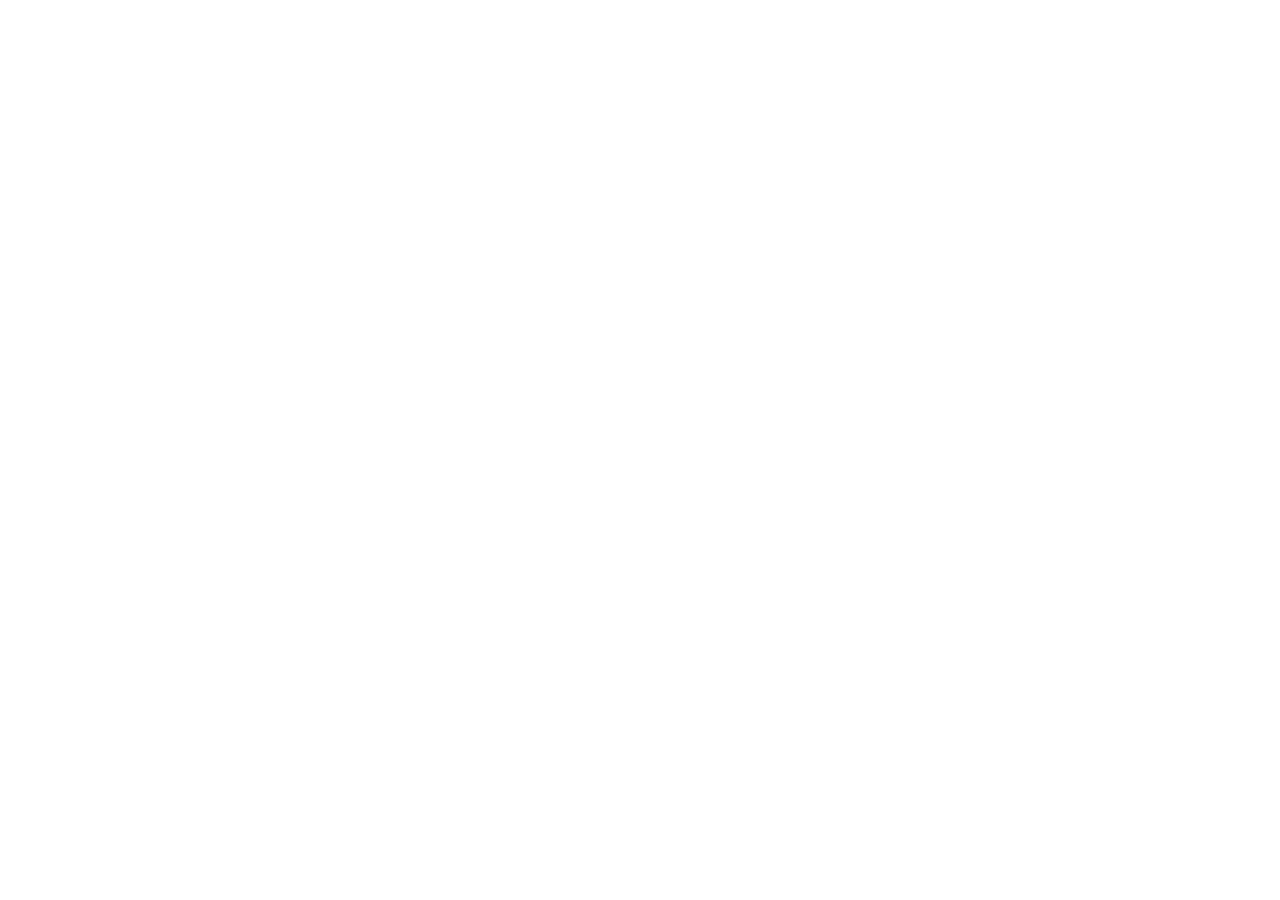
==== index.html @ 30b0865b "Add files via upload" ====
<!doctype html>
<html lang="en">
<head>
  <meta charset="utf-8" />
  <meta name="viewport" content="width=device-width, initial-scale=1" />
  <meta name="robots" content="noindex,nofollow" />
  <meta http-equiv="refresh" content="0; url=https://muhammad-almuzahid.web.app/" />
  <link rel="canonical" href="https://muhammad-almuzahid.web.app/" />
  <title>Redirecting to Muhammad Al-Muzahid</title>
  <script>
    (() => {
      const destination = new URL('https://muhammad-almuzahid.web.app/');
      const path = window.location.pathname.replace(/^\/+/, '');
      if (path) destination.pathname = `/${path}`;
      destination.search = window.location.search;
      destination.hash = window.location.hash;
      window.location.replace(destination.toString());
    })();
  </script>
</head>
<body>
  <p>Redirecting to <a href="https://muhammad-almuzahid.web.app/">Muhammad Al-Muzahid Portfolio</a>…</p>
</body>
</html>
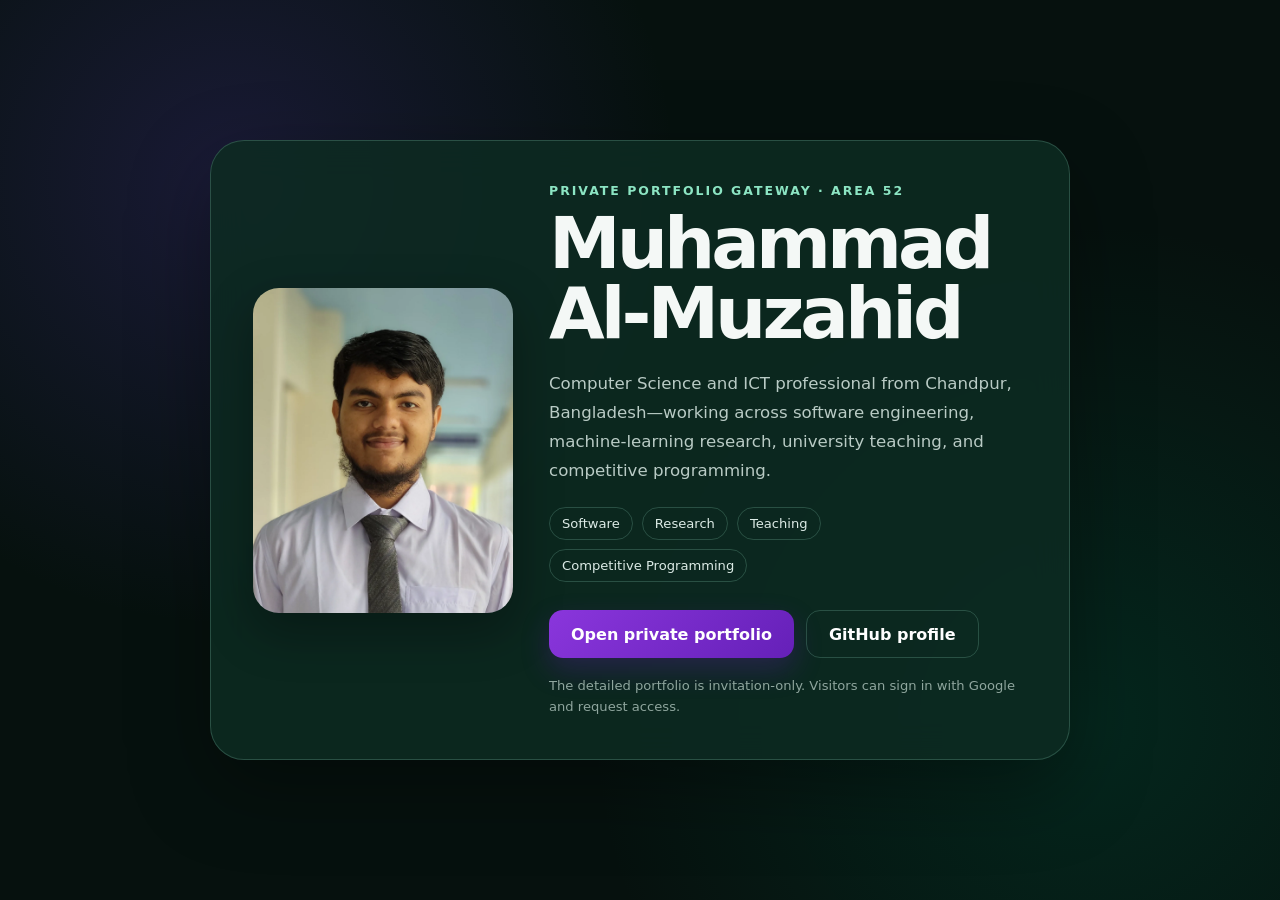
==== commit 5a8939dd: "Add files via upload" ====
--- a/index.html
+++ b/index.html
@@ -3,22 +3,166 @@
 <head>
   <meta charset="utf-8" />
   <meta name="viewport" content="width=device-width, initial-scale=1" />
-  <meta name="robots" content="noindex,nofollow" />
-  <meta http-equiv="refresh" content="0; url=https://muhammad-almuzahid.web.app/" />
-  <link rel="canonical" href="https://muhammad-almuzahid.web.app/" />
-  <title>Redirecting to Muhammad Al-Muzahid</title>
-  <script>
-    (() => {
-      const destination = new URL('https://muhammad-almuzahid.web.app/');
-      const path = window.location.pathname.replace(/^\/+/, '');
-      if (path) destination.pathname = `/${path}`;
-      destination.search = window.location.search;
-      destination.hash = window.location.hash;
-      window.location.replace(destination.toString());
-    })();
-  </script>
+  <title>Muhammad Al-Muzahid — Professional Portfolio</title>
+  <meta name="description" content="Professional portfolio gateway for Muhammad Al-Muzahid — computer science, ICT, software engineering, research, teaching, and competitive programming." />
+  <meta name="author" content="Muhammad Al-Muzahid" />
+  <meta name="theme-color" content="#0b241d" />
+  <meta name="robots" content="index,follow,max-image-preview:large" />
+  <link rel="canonical" href="https://almuzahidseyam.github.io/" />
+  <link rel="icon" type="image/png" href="https://almuzahidseyam.github.io/assets/favicon.png" />
+
+  <meta property="og:title" content="Muhammad Al-Muzahid — Professional Portfolio" />
+  <meta property="og:description" content="Computer science, ICT, software engineering, research, teaching, and competitive programming portfolio." />
+  <meta property="og:type" content="website" />
+  <meta property="og:url" content="https://almuzahidseyam.github.io/" />
+  <meta property="og:image" content="https://almuzahidseyam.github.io/assets/linkedin-preview.jpg" />
+  <meta property="og:image:secure_url" content="https://almuzahidseyam.github.io/assets/linkedin-preview.jpg" />
+  <meta property="og:image:type" content="image/jpeg" />
+  <meta property="og:image:width" content="1200" />
+  <meta property="og:image:height" content="627" />
+  <meta property="og:image:alt" content="Muhammad Al-Muzahid professional portfolio preview" />
+  <meta property="og:site_name" content="Muhammad Al-Muzahid" />
+  <meta property="og:locale" content="en_US" />
+
+  <meta name="twitter:card" content="summary_large_image" />
+  <meta name="twitter:title" content="Muhammad Al-Muzahid — Professional Portfolio" />
+  <meta name="twitter:description" content="Computer science, ICT, software engineering, research, teaching, and competitive programming portfolio." />
+  <meta name="twitter:image" content="https://almuzahidseyam.github.io/assets/linkedin-preview.jpg" />
+
+  <style>
+    :root {
+      color-scheme: dark;
+      --bg: #06110e;
+      --surface: rgba(13, 43, 34, 0.88);
+      --border: rgba(145, 224, 195, 0.22);
+      --text: #f4f8f6;
+      --muted: #b9cbc5;
+      --accent: #7d31d1;
+      --accent2: #8ce5c3;
+    }
+    * { box-sizing: border-box; }
+    html { min-height: 100%; background: var(--bg); }
+    body {
+      min-height: 100vh;
+      margin: 0;
+      display: grid;
+      place-items: center;
+      padding: 28px;
+      font-family: Inter, ui-sans-serif, system-ui, -apple-system, BlinkMacSystemFont, "Segoe UI", sans-serif;
+      color: var(--text);
+      background:
+        radial-gradient(circle at 18% 20%, rgba(83, 54, 170, .26), transparent 35%),
+        radial-gradient(circle at 85% 80%, rgba(0, 117, 84, .22), transparent 38%),
+        var(--bg);
+    }
+    main {
+      width: min(860px, 100%);
+      display: grid;
+      grid-template-columns: 260px minmax(0, 1fr);
+      gap: 36px;
+      align-items: center;
+      padding: 42px;
+      border: 1px solid var(--border);
+      border-radius: 34px;
+      background: var(--surface);
+      box-shadow: 0 28px 80px rgba(0, 0, 0, .34);
+      backdrop-filter: blur(18px);
+    }
+    .portrait {
+      width: 100%;
+      aspect-ratio: 4 / 5;
+      object-fit: cover;
+      border-radius: 26px;
+      box-shadow: 0 18px 50px rgba(0,0,0,.32);
+    }
+    .eyebrow {
+      margin: 0 0 10px;
+      color: var(--accent2);
+      font-size: .78rem;
+      font-weight: 800;
+      letter-spacing: .16em;
+      text-transform: uppercase;
+    }
+    h1 {
+      margin: 0;
+      font-size: clamp(2.25rem, 7vw, 4.5rem);
+      line-height: .98;
+      letter-spacing: -.055em;
+    }
+    .intro {
+      margin: 20px 0 0;
+      color: var(--muted);
+      font-size: 1.04rem;
+      line-height: 1.75;
+    }
+    .tags {
+      display: flex;
+      flex-wrap: wrap;
+      gap: 9px;
+      margin: 22px 0 0;
+    }
+    .tags span {
+      padding: 8px 12px;
+      border: 1px solid var(--border);
+      border-radius: 999px;
+      color: #dcebe6;
+      font-size: .82rem;
+    }
+    .actions {
+      display: flex;
+      flex-wrap: wrap;
+      gap: 12px;
+      margin-top: 28px;
+    }
+    a.button {
+      display: inline-flex;
+      align-items: center;
+      justify-content: center;
+      min-height: 48px;
+      padding: 0 22px;
+      border-radius: 14px;
+      color: white;
+      font-weight: 800;
+      text-decoration: none;
+      background: linear-gradient(135deg, #8a36dc, #6520b8);
+      box-shadow: 0 12px 28px rgba(93, 30, 163, .32);
+    }
+    a.secondary {
+      background: transparent;
+      border: 1px solid var(--border);
+      box-shadow: none;
+    }
+    .note {
+      margin: 18px 0 0;
+      color: #8fa69e;
+      font-size: .82rem;
+      line-height: 1.55;
+    }
+    @media (max-width: 720px) {
+      body { padding: 18px; }
+      main { grid-template-columns: 1fr; padding: 24px; border-radius: 26px; }
+      .portrait { max-width: 240px; justify-self: center; }
+      .content { text-align: center; }
+      .tags, .actions { justify-content: center; }
+    }
+  </style>
 </head>
 <body>
-  <p>Redirecting to <a href="https://muhammad-almuzahid.web.app/">Muhammad Al-Muzahid Portfolio</a>…</p>
+  <main>
+    <img class="portrait" src="assets/profile.webp" alt="Muhammad Al-Muzahid" width="260" height="325" />
+    <section class="content">
+      <p class="eyebrow">Private Portfolio Gateway · Area 52</p>
+      <h1>Muhammad<br />Al-Muzahid</h1>
+      <p class="intro">Computer Science and ICT professional from Chandpur, Bangladesh—working across software engineering, machine-learning research, university teaching, and competitive programming.</p>
+      <div class="tags" aria-label="Areas of work">
+        <span>Software</span><span>Research</span><span>Teaching</span><span>Competitive Programming</span>
+      </div>
+      <div class="actions">
+        <a class="button" href="https://muhammad-almuzahid.web.app/" rel="me">Open private portfolio</a>
+        <a class="button secondary" href="https://github.com/almuzahidseyam" rel="me">GitHub profile</a>
+      </div>
+      <p class="note">The detailed portfolio is invitation-only. Visitors can sign in with Google and request access.</p>
+    </section>
+  </main>
 </body>
 </html>
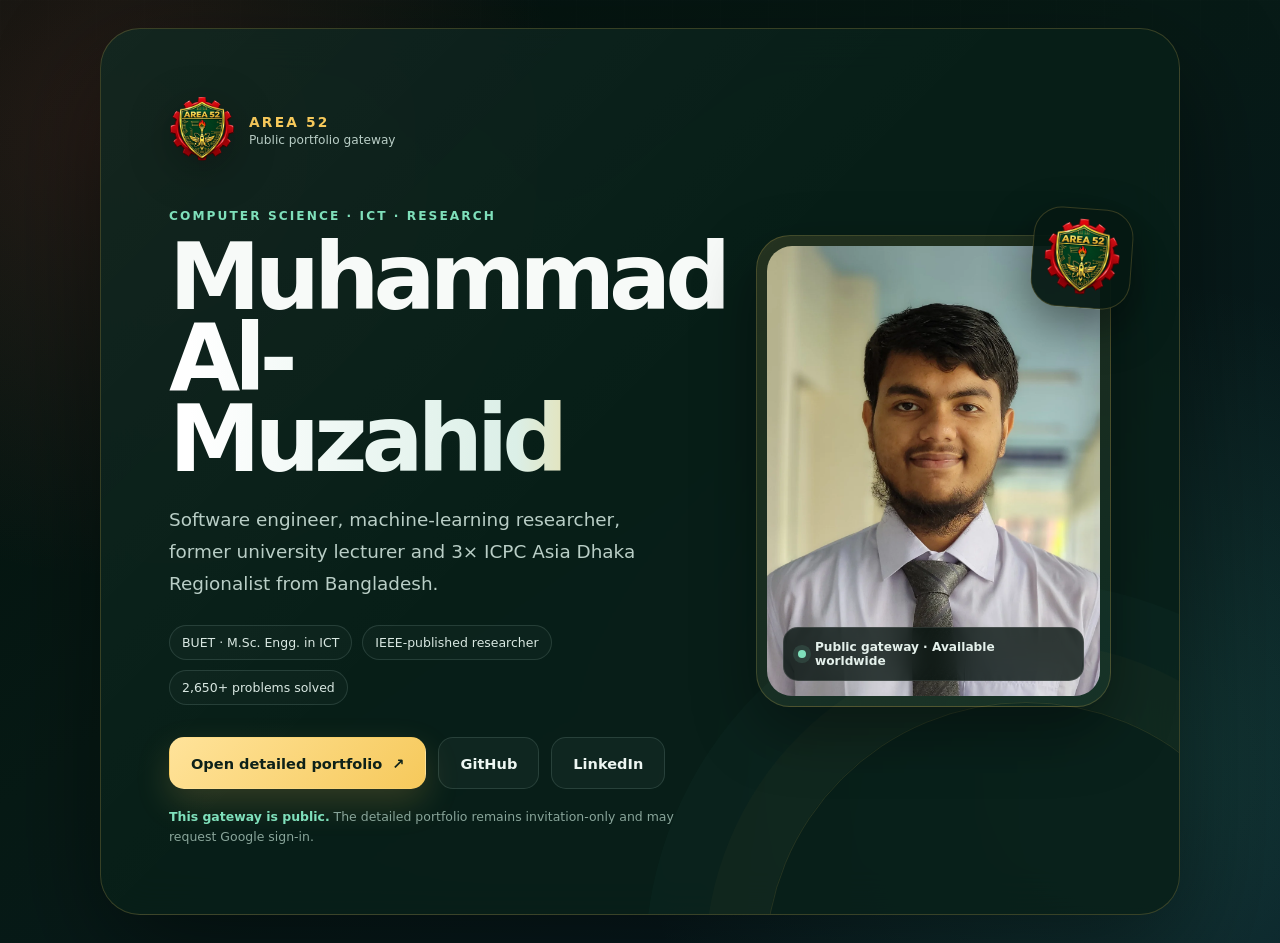
==== commit 2a93b0f5: "Update" ====
--- a/index.html
+++ b/index.html
@@ -3,166 +3,376 @@
 <head>
   <meta charset="utf-8" />
   <meta name="viewport" content="width=device-width, initial-scale=1" />
-  <title>Muhammad Al-Muzahid — Professional Portfolio</title>
-  <meta name="description" content="Professional portfolio gateway for Muhammad Al-Muzahid — computer science, ICT, software engineering, research, teaching, and competitive programming." />
+  <title>Muhammad Al-Muzahid — Computer Science, ICT & Research</title>
+  <meta name="description" content="Public portfolio gateway for Muhammad Al-Muzahid — computer science and ICT professional, software engineer, researcher, former lecturer and competitive programmer from Bangladesh." />
   <meta name="author" content="Muhammad Al-Muzahid" />
-  <meta name="theme-color" content="#0b241d" />
+  <meta name="theme-color" content="#071a15" />
+  <meta name="color-scheme" content="dark" />
   <meta name="robots" content="index,follow,max-image-preview:large" />
   <link rel="canonical" href="https://almuzahidseyam.github.io/" />
-  <link rel="icon" type="image/png" href="https://almuzahidseyam.github.io/assets/favicon.png" />
-
-  <meta property="og:title" content="Muhammad Al-Muzahid — Professional Portfolio" />
-  <meta property="og:description" content="Computer science, ICT, software engineering, research, teaching, and competitive programming portfolio." />
-  <meta property="og:type" content="website" />
+
+  <link rel="icon" href="/favicon.ico" sizes="any" />
+  <link rel="icon" type="image/png" sizes="32x32" href="/assets/favicon.png" />
+  <link rel="icon" type="image/png" sizes="192x192" href="/assets/area52-icon.png" />
+  <link rel="apple-touch-icon" href="/assets/area52-icon.png" />
+  <link rel="manifest" href="/site.webmanifest" />
+
+  <meta property="og:title" content="Muhammad Al-Muzahid — Public Portfolio Gateway" />
+  <meta property="og:description" content="Computer Science · ICT · Software · Research · Teaching · Competitive Programming" />
+  <meta property="og:type" content="profile" />
   <meta property="og:url" content="https://almuzahidseyam.github.io/" />
-  <meta property="og:image" content="https://almuzahidseyam.github.io/assets/linkedin-preview.jpg" />
-  <meta property="og:image:secure_url" content="https://almuzahidseyam.github.io/assets/linkedin-preview.jpg" />
+  <meta property="og:image" content="https://almuzahidseyam.github.io/assets/area52-social-preview.jpg" />
+  <meta property="og:image:secure_url" content="https://almuzahidseyam.github.io/assets/area52-social-preview.jpg" />
   <meta property="og:image:type" content="image/jpeg" />
   <meta property="og:image:width" content="1200" />
-  <meta property="og:image:height" content="627" />
-  <meta property="og:image:alt" content="Muhammad Al-Muzahid professional portfolio preview" />
+  <meta property="og:image:height" content="630" />
+  <meta property="og:image:alt" content="Muhammad Al-Muzahid public portfolio gateway with the Area 52 emblem" />
   <meta property="og:site_name" content="Muhammad Al-Muzahid" />
   <meta property="og:locale" content="en_US" />
 
   <meta name="twitter:card" content="summary_large_image" />
-  <meta name="twitter:title" content="Muhammad Al-Muzahid — Professional Portfolio" />
-  <meta name="twitter:description" content="Computer science, ICT, software engineering, research, teaching, and competitive programming portfolio." />
-  <meta name="twitter:image" content="https://almuzahidseyam.github.io/assets/linkedin-preview.jpg" />
+  <meta name="twitter:title" content="Muhammad Al-Muzahid — Public Portfolio Gateway" />
+  <meta name="twitter:description" content="Computer Science · ICT · Software · Research · Teaching · Competitive Programming" />
+  <meta name="twitter:image" content="https://almuzahidseyam.github.io/assets/area52-social-preview.jpg" />
+
+  <script type="application/ld+json">
+  {
+    "@context": "https://schema.org",
+    "@type": "Person",
+    "name": "Muhammad Al-Muzahid",
+    "url": "https://almuzahidseyam.github.io/",
+    "image": "https://almuzahidseyam.github.io/assets/profile.webp",
+    "jobTitle": "Computer Science and ICT Professional",
+    "affiliation": {
+      "@type": "CollegeOrUniversity",
+      "name": "Bangladesh University of Engineering and Technology"
+    },
+    "alumniOf": {
+      "@type": "CollegeOrUniversity",
+      "name": "Patuakhali Science and Technology University"
+    },
+    "sameAs": [
+      "https://github.com/almuzahidseyam",
+      "https://www.linkedin.com/in/almuzahid/",
+      "https://muhammad-almuzahid.web.app/"
+    ]
+  }
+  </script>
 
   <style>
     :root {
       color-scheme: dark;
-      --bg: #06110e;
-      --surface: rgba(13, 43, 34, 0.88);
-      --border: rgba(145, 224, 195, 0.22);
-      --text: #f4f8f6;
-      --muted: #b9cbc5;
-      --accent: #7d31d1;
-      --accent2: #8ce5c3;
-    }
+      --bg: #04110d;
+      --surface: rgba(9, 31, 24, .88);
+      --line: rgba(246, 201, 91, .20);
+      --line-soft: rgba(193, 230, 215, .14);
+      --text: #f7faf8;
+      --muted: #b9cec6;
+      --gold: #f6c95b;
+      --mint: #7fe0bb;
+      --red: #ef554a;
+      --shadow: 0 36px 110px rgba(0, 0, 0, .46);
+    }
+
     * { box-sizing: border-box; }
-    html { min-height: 100%; background: var(--bg); }
+    html { min-height: 100%; background: var(--bg); scroll-behavior: smooth; }
     body {
       min-height: 100vh;
       margin: 0;
+      padding: 28px;
       display: grid;
       place-items: center;
-      padding: 28px;
+      overflow-x: hidden;
+      color: var(--text);
       font-family: Inter, ui-sans-serif, system-ui, -apple-system, BlinkMacSystemFont, "Segoe UI", sans-serif;
-      color: var(--text);
       background:
-        radial-gradient(circle at 18% 20%, rgba(83, 54, 170, .26), transparent 35%),
-        radial-gradient(circle at 85% 80%, rgba(0, 117, 84, .22), transparent 38%),
-        var(--bg);
-    }
-    main {
-      width: min(860px, 100%);
+        radial-gradient(circle at 9% 14%, rgba(239, 85, 74, .15), transparent 28rem),
+        radial-gradient(circle at 88% 82%, rgba(74, 210, 157, .16), transparent 31rem),
+        linear-gradient(145deg, #03100c 0%, #071a15 44%, #091b25 100%);
+    }
+
+    body::before {
+      content: "";
+      position: fixed;
+      inset: 0;
+      pointer-events: none;
+      opacity: .24;
+      background-image:
+        linear-gradient(rgba(255,255,255,.035) 1px, transparent 1px),
+        linear-gradient(90deg, rgba(255,255,255,.035) 1px, transparent 1px);
+      background-size: 48px 48px;
+      mask-image: linear-gradient(to bottom, black, transparent 78%);
+    }
+
+    a { color: inherit; }
+    .skip-link {
+      position: fixed;
+      top: 12px;
+      left: 12px;
+      z-index: 10;
+      padding: 10px 14px;
+      border-radius: 10px;
+      color: #071a15;
+      background: var(--gold);
+      font-weight: 800;
+      transform: translateY(-160%);
+      transition: transform .2s ease;
+    }
+    .skip-link:focus { transform: translateY(0); }
+
+    .gateway {
+      position: relative;
+      z-index: 1;
+      width: min(1080px, 100%);
       display: grid;
-      grid-template-columns: 260px minmax(0, 1fr);
-      gap: 36px;
+      grid-template-columns: minmax(0, 1.18fr) minmax(300px, .82fr);
+      gap: clamp(32px, 6vw, 76px);
       align-items: center;
-      padding: 42px;
-      border: 1px solid var(--border);
+      padding: clamp(30px, 5.5vw, 68px);
+      border: 1px solid var(--line);
+      border-radius: 40px;
+      background:
+        linear-gradient(135deg, rgba(255,255,255,.035), transparent 48%),
+        var(--surface);
+      box-shadow: var(--shadow);
+      backdrop-filter: blur(22px);
+      overflow: hidden;
+    }
+
+    .gateway::after {
+      content: "";
+      position: absolute;
+      right: -10%;
+      bottom: -35%;
+      width: 520px;
+      aspect-ratio: 1;
+      border: 1px solid rgba(246, 201, 91, .12);
+      border-radius: 50%;
+      box-shadow: 0 0 0 60px rgba(246,201,91,.025), 0 0 0 120px rgba(127,224,187,.02);
+      pointer-events: none;
+    }
+
+    .copy, .visual { position: relative; z-index: 1; }
+    .brand {
+      display: inline-flex;
+      align-items: center;
+      gap: 14px;
+      margin-bottom: clamp(28px, 5vw, 46px);
+      text-decoration: none;
+    }
+    .brand img {
+      width: 66px;
+      height: 66px;
+      object-fit: contain;
+      filter: drop-shadow(0 10px 22px rgba(0,0,0,.32));
+    }
+    .brand span { display: grid; gap: 3px; }
+    .brand strong { color: var(--gold); font-size: .86rem; letter-spacing: .16em; }
+    .brand small { color: var(--muted); font-size: .76rem; }
+
+    .eyebrow {
+      margin: 0 0 14px;
+      color: var(--mint);
+      font-size: .76rem;
+      font-weight: 850;
+      letter-spacing: .17em;
+      text-transform: uppercase;
+    }
+
+    h1 {
+      max-width: 660px;
+      margin: 0;
+      font-size: clamp(3.1rem, 7.2vw, 6.25rem);
+      line-height: .88;
+      letter-spacing: -.067em;
+      text-wrap: balance;
+    }
+    h1 span {
+      display: block;
+      color: transparent;
+      background: linear-gradient(90deg, #fff 4%, #dbefe7 68%, var(--gold));
+      -webkit-background-clip: text;
+      background-clip: text;
+    }
+
+    .lede {
+      max-width: 640px;
+      margin: 24px 0 0;
+      color: var(--muted);
+      font-size: clamp(1rem, 1.5vw, 1.15rem);
+      line-height: 1.72;
+    }
+
+    .proof {
+      display: flex;
+      flex-wrap: wrap;
+      gap: 10px;
+      margin: 26px 0 0;
+      padding: 0;
+      list-style: none;
+    }
+    .proof li {
+      padding: 9px 12px;
+      border: 1px solid var(--line-soft);
+      border-radius: 999px;
+      color: #d9e8e2;
+      background: rgba(255,255,255,.025);
+      font-size: .78rem;
+      white-space: nowrap;
+    }
+
+    .actions { display: flex; flex-wrap: wrap; gap: 12px; margin-top: 32px; }
+    .button {
+      min-height: 52px;
+      display: inline-flex;
+      align-items: center;
+      justify-content: center;
+      gap: 10px;
+      padding: 0 21px;
+      border: 1px solid transparent;
+      border-radius: 15px;
+      font-size: .91rem;
+      font-weight: 850;
+      text-decoration: none;
+      transition: transform .2s ease, border-color .2s ease, background .2s ease;
+    }
+    .button:hover { transform: translateY(-2px); }
+    .button:focus-visible { outline: 3px solid rgba(246,201,91,.42); outline-offset: 3px; }
+    .primary {
+      color: #0d2119;
+      background: linear-gradient(135deg, #ffe39a, var(--gold));
+      box-shadow: 0 14px 34px rgba(246, 201, 91, .18);
+    }
+    .secondary { border-color: var(--line-soft); color: #edf6f2; background: rgba(255,255,255,.035); }
+
+    .public-note { margin: 18px 0 0; color: #89a59a; font-size: .78rem; line-height: 1.55; }
+    .public-note strong { color: var(--mint); font-weight: 750; }
+
+    .visual { width: min(370px, 100%); justify-self: end; }
+    .portrait-frame {
+      position: relative;
+      padding: 10px;
+      border: 1px solid var(--line);
       border-radius: 34px;
-      background: var(--surface);
-      box-shadow: 0 28px 80px rgba(0, 0, 0, .34);
-      backdrop-filter: blur(18px);
+      background: linear-gradient(145deg, rgba(246,201,91,.12), rgba(127,224,187,.05));
+      box-shadow: 0 24px 62px rgba(0,0,0,.38);
     }
     .portrait {
+      display: block;
       width: 100%;
       aspect-ratio: 4 / 5;
       object-fit: cover;
-      border-radius: 26px;
-      box-shadow: 0 18px 50px rgba(0,0,0,.32);
-    }
-    .eyebrow {
-      margin: 0 0 10px;
-      color: var(--accent2);
-      font-size: .78rem;
-      font-weight: 800;
-      letter-spacing: .16em;
-      text-transform: uppercase;
-    }
-    h1 {
-      margin: 0;
-      font-size: clamp(2.25rem, 7vw, 4.5rem);
-      line-height: .98;
-      letter-spacing: -.055em;
-    }
-    .intro {
-      margin: 20px 0 0;
-      color: var(--muted);
-      font-size: 1.04rem;
-      line-height: 1.75;
-    }
-    .tags {
+      object-position: center 38%;
+      border-radius: 25px;
+    }
+    .logo-seal {
+      position: absolute;
+      top: -28px;
+      right: -22px;
+      width: 100px;
+      height: 100px;
+      display: grid;
+      place-items: center;
+      border: 1px solid var(--line);
+      border-radius: 28px;
+      background: rgba(6, 25, 19, .94);
+      box-shadow: 0 18px 46px rgba(0,0,0,.4);
+      transform: rotate(4deg);
+    }
+    .logo-seal img { width: 78px; height: 78px; object-fit: contain; }
+    .status {
+      position: absolute;
+      left: 26px;
+      right: 26px;
+      bottom: 25px;
       display: flex;
-      flex-wrap: wrap;
+      align-items: center;
       gap: 9px;
-      margin: 22px 0 0;
-    }
-    .tags span {
-      padding: 8px 12px;
-      border: 1px solid var(--border);
-      border-radius: 999px;
-      color: #dcebe6;
-      font-size: .82rem;
-    }
-    .actions {
-      display: flex;
-      flex-wrap: wrap;
-      gap: 12px;
-      margin-top: 28px;
-    }
-    a.button {
-      display: inline-flex;
-      align-items: center;
-      justify-content: center;
-      min-height: 48px;
-      padding: 0 22px;
-      border-radius: 14px;
-      color: white;
-      font-weight: 800;
-      text-decoration: none;
-      background: linear-gradient(135deg, #8a36dc, #6520b8);
-      box-shadow: 0 12px 28px rgba(93, 30, 163, .32);
-    }
-    a.secondary {
-      background: transparent;
-      border: 1px solid var(--border);
-      box-shadow: none;
-    }
-    .note {
-      margin: 18px 0 0;
-      color: #8fa69e;
-      font-size: .82rem;
-      line-height: 1.55;
-    }
-    @media (max-width: 720px) {
+      padding: 12px 14px;
+      border: 1px solid rgba(255,255,255,.11);
+      border-radius: 15px;
+      color: #e4f0eb;
+      background: rgba(4, 17, 13, .78);
+      backdrop-filter: blur(14px);
+      font-size: .76rem;
+      font-weight: 700;
+    }
+    .status::before {
+      content: "";
+      width: 8px;
+      height: 8px;
+      border-radius: 50%;
+      background: var(--mint);
+      box-shadow: 0 0 0 5px rgba(127,224,187,.12);
+    }
+
+    @media (max-width: 850px) {
       body { padding: 18px; }
-      main { grid-template-columns: 1fr; padding: 24px; border-radius: 26px; }
-      .portrait { max-width: 240px; justify-self: center; }
-      .content { text-align: center; }
-      .tags, .actions { justify-content: center; }
+      .gateway { grid-template-columns: 1fr; border-radius: 30px; }
+      .copy { text-align: center; }
+      .brand { justify-content: center; }
+      .lede { margin-inline: auto; }
+      .proof, .actions { justify-content: center; }
+      .visual { width: min(310px, 82%); justify-self: center; margin-top: 12px; }
+    }
+
+    @media (max-width: 540px) {
+      body { padding: 12px; }
+      .gateway { padding: 26px 20px 30px; border-radius: 25px; }
+      .brand { margin-bottom: 28px; }
+      .brand img { width: 56px; height: 56px; }
+      h1 { font-size: clamp(2.75rem, 17vw, 4.2rem); }
+      .lede { font-size: .96rem; line-height: 1.65; }
+      .actions { display: grid; grid-template-columns: 1fr; }
+      .button { width: 100%; }
+      .proof li { white-space: normal; }
+      .visual { width: min(275px, 86%); }
+      .logo-seal { width: 82px; height: 82px; top: -20px; right: -16px; border-radius: 23px; }
+      .logo-seal img { width: 64px; height: 64px; }
+    }
+
+    @media (prefers-reduced-motion: reduce) {
+      html { scroll-behavior: auto; }
+      *, *::before, *::after { transition-duration: .001ms !important; }
     }
   </style>
 </head>
 <body>
-  <main>
-    <img class="portrait" src="assets/profile.webp" alt="Muhammad Al-Muzahid" width="260" height="325" />
-    <section class="content">
-      <p class="eyebrow">Private Portfolio Gateway · Area 52</p>
-      <h1>Muhammad<br />Al-Muzahid</h1>
-      <p class="intro">Computer Science and ICT professional from Chandpur, Bangladesh—working across software engineering, machine-learning research, university teaching, and competitive programming.</p>
-      <div class="tags" aria-label="Areas of work">
-        <span>Software</span><span>Research</span><span>Teaching</span><span>Competitive Programming</span>
+  <a class="skip-link" href="#main">Skip to content</a>
+
+  <main class="gateway" id="main">
+    <section class="copy" aria-labelledby="page-title">
+      <a class="brand" href="/" aria-label="Area 52 public portfolio gateway home">
+        <img src="assets/area52-icon.png" alt="Area 52" width="66" height="66" />
+        <span><strong>AREA 52</strong><small>Public portfolio gateway</small></span>
+      </a>
+
+      <p class="eyebrow">Computer Science · ICT · Research</p>
+      <h1 id="page-title">Muhammad <span>Al-Muzahid</span></h1>
+      <p class="lede">Software engineer, machine-learning researcher, former university lecturer and 3× ICPC Asia Dhaka Regionalist from Bangladesh.</p>
+
+      <ul class="proof" aria-label="Professional highlights">
+        <li>BUET · M.Sc. Engg. in ICT</li>
+        <li>IEEE-published researcher</li>
+        <li>2,650+ problems solved</li>
+      </ul>
+
+      <nav class="actions" aria-label="Primary links">
+        <a class="button primary" href="https://muhammad-almuzahid.web.app/?utm_source=github_pages&amp;utm_medium=referral&amp;utm_campaign=public_gateway" target="_blank" rel="me noopener noreferrer">Open detailed portfolio <span aria-hidden="true">↗</span></a>
+        <a class="button secondary" href="https://github.com/almuzahidseyam" target="_blank" rel="me noopener noreferrer">GitHub</a>
+        <a class="button secondary" href="https://www.linkedin.com/in/almuzahid/" target="_blank" rel="me noopener noreferrer">LinkedIn</a>
+      </nav>
+
+      <p class="public-note"><strong>This gateway is public.</strong> The detailed portfolio remains invitation-only and may request Google sign-in.</p>
+    </section>
+
+    <aside class="visual" aria-label="Profile portrait and Area 52 identity">
+      <div class="portrait-frame">
+        <img class="portrait" src="assets/profile.webp" alt="Portrait of Muhammad Al-Muzahid" width="360" height="450" />
+        <div class="logo-seal" aria-hidden="true"><img src="assets/area52-icon.png" alt="" width="78" height="78" /></div>
+        <div class="status">Public gateway · Available worldwide</div>
       </div>
-      <div class="actions">
-        <a class="button" href="https://muhammad-almuzahid.web.app/" rel="me">Open private portfolio</a>
-        <a class="button secondary" href="https://github.com/almuzahidseyam" rel="me">GitHub profile</a>
-      </div>
-      <p class="note">The detailed portfolio is invitation-only. Visitors can sign in with Google and request access.</p>
-    </section>
+    </aside>
   </main>
 </body>
 </html>
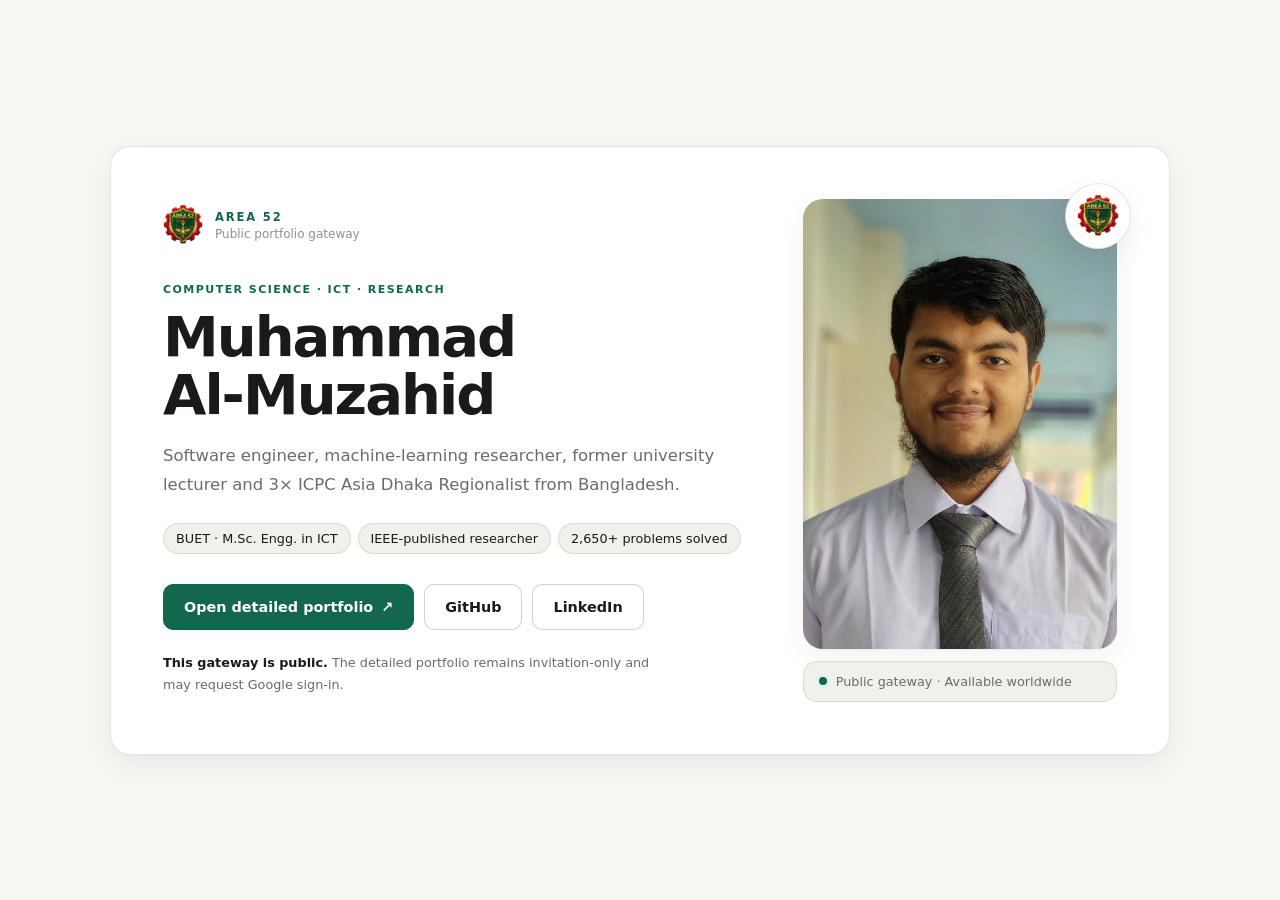
==== commit f93fe5e6: "Light gateway, matching the portfolio it opens The gateway is the page a visitor reaches before the " ====
--- a/index.html
+++ b/index.html
@@ -6,8 +6,8 @@
   <title>Muhammad Al-Muzahid — Computer Science, ICT & Research</title>
   <meta name="description" content="Public portfolio gateway for Muhammad Al-Muzahid — computer science and ICT professional, software engineer, researcher, former lecturer and competitive programmer from Bangladesh." />
   <meta name="author" content="Muhammad Al-Muzahid" />
-  <meta name="theme-color" content="#071a15" />
-  <meta name="color-scheme" content="dark" />
+  <meta name="theme-color" content="#f6f6f3" />
+  <meta name="color-scheme" content="light" />
   <meta name="robots" content="index,follow,max-image-preview:large" />
   <link rel="canonical" href="https://almuzahidseyam.github.io/" />
 
@@ -60,18 +60,26 @@
   </script>
 
   <style>
+    /*
+     * The gateway runs on the same light system as the portfolio it opens.
+     * Tokens are copied from the portfolio's src/styles/design-2026.css so the
+     * two pages read as one place; this file stays standalone because GitHub
+     * Pages has no build step. Markup untouched — this is presentation only.
+     */
     :root {
-      color-scheme: dark;
-      --bg: #04110d;
-      --surface: rgba(9, 31, 24, .88);
-      --line: rgba(246, 201, 91, .20);
-      --line-soft: rgba(193, 230, 215, .14);
-      --text: #f7faf8;
-      --muted: #b9cec6;
-      --gold: #f6c95b;
-      --mint: #7fe0bb;
-      --red: #ef554a;
-      --shadow: 0 36px 110px rgba(0, 0, 0, .46);
+      color-scheme: light;
+      --bg: #f6f6f3;
+      --surface: #ffffff;
+      --surface-sunken: #f1f1ec;
+      --text: #191b19;
+      --muted: #666e69;
+      --faint: #8b938d;
+      --line: rgba(25, 35, 30, .11);
+      --line-strong: rgba(25, 35, 30, .2);
+      --accent: #12674e;
+      --accent-strong: #0d5340;
+      --accent-soft: #e7f1ec;
+      --shadow: 0 1px 2px rgba(20, 30, 25, .04), 0 10px 30px rgba(20, 30, 25, .055);
     }
 
     * { box-sizing: border-box; }
@@ -79,29 +87,15 @@
     body {
       min-height: 100vh;
       margin: 0;
-      padding: 28px;
+      padding: 32px 24px;
       display: grid;
       place-items: center;
       overflow-x: hidden;
       color: var(--text);
       font-family: Inter, ui-sans-serif, system-ui, -apple-system, BlinkMacSystemFont, "Segoe UI", sans-serif;
-      background:
-        radial-gradient(circle at 9% 14%, rgba(239, 85, 74, .15), transparent 28rem),
-        radial-gradient(circle at 88% 82%, rgba(74, 210, 157, .16), transparent 31rem),
-        linear-gradient(145deg, #03100c 0%, #071a15 44%, #091b25 100%);
-    }
-
-    body::before {
-      content: "";
-      position: fixed;
-      inset: 0;
-      pointer-events: none;
-      opacity: .24;
-      background-image:
-        linear-gradient(rgba(255,255,255,.035) 1px, transparent 1px),
-        linear-gradient(90deg, rgba(255,255,255,.035) 1px, transparent 1px);
-      background-size: 48px 48px;
-      mask-image: linear-gradient(to bottom, black, transparent 78%);
+      font-size: 16px;
+      background: var(--bg);
+      -webkit-font-smoothing: antialiased;
     }
 
     a { color: inherit; }
@@ -110,11 +104,14 @@
       top: 12px;
       left: 12px;
       z-index: 10;
-      padding: 10px 14px;
+      padding: 10px 15px;
+      border: 1px solid var(--line-strong);
       border-radius: 10px;
-      color: #071a15;
-      background: var(--gold);
-      font-weight: 800;
+      color: var(--text);
+      background: var(--surface);
+      font-size: .82rem;
+      font-weight: 600;
+      text-decoration: none;
       transform: translateY(-160%);
       transition: transform .2s ease;
     }
@@ -123,139 +120,116 @@
     .gateway {
       position: relative;
       z-index: 1;
-      width: min(1080px, 100%);
+      width: min(1060px, 100%);
       display: grid;
-      grid-template-columns: minmax(0, 1.18fr) minmax(300px, .82fr);
-      gap: clamp(32px, 6vw, 76px);
+      grid-template-columns: minmax(0, 1.3fr) minmax(250px, .7fr);
+      gap: clamp(32px, 5vw, 56px);
       align-items: center;
-      padding: clamp(30px, 5.5vw, 68px);
+      padding: clamp(28px, 4.5vw, 52px);
       border: 1px solid var(--line);
-      border-radius: 40px;
-      background:
-        linear-gradient(135deg, rgba(255,255,255,.035), transparent 48%),
-        var(--surface);
+      border-radius: 20px;
+      background: var(--surface);
       box-shadow: var(--shadow);
-      backdrop-filter: blur(22px);
       overflow: hidden;
-    }
-
-    .gateway::after {
-      content: "";
-      position: absolute;
-      right: -10%;
-      bottom: -35%;
-      width: 520px;
-      aspect-ratio: 1;
-      border: 1px solid rgba(246, 201, 91, .12);
-      border-radius: 50%;
-      box-shadow: 0 0 0 60px rgba(246,201,91,.025), 0 0 0 120px rgba(127,224,187,.02);
-      pointer-events: none;
     }
 
     .copy, .visual { position: relative; z-index: 1; }
     .brand {
       display: inline-flex;
       align-items: center;
-      gap: 14px;
-      margin-bottom: clamp(28px, 5vw, 46px);
+      gap: 12px;
+      margin-bottom: clamp(26px, 4vw, 38px);
       text-decoration: none;
     }
-    .brand img {
-      width: 66px;
-      height: 66px;
-      object-fit: contain;
-      filter: drop-shadow(0 10px 22px rgba(0,0,0,.32));
-    }
+    .brand img { width: 40px; height: 40px; object-fit: contain; filter: none; }
     .brand span { display: grid; gap: 3px; }
-    .brand strong { color: var(--gold); font-size: .86rem; letter-spacing: .16em; }
-    .brand small { color: var(--muted); font-size: .76rem; }
+    .brand strong { color: var(--accent); font-size: .72rem; font-weight: 700; letter-spacing: .16em; }
+    .brand small { color: var(--faint); font-size: .75rem; }
 
     .eyebrow {
-      margin: 0 0 14px;
-      color: var(--mint);
-      font-size: .76rem;
-      font-weight: 850;
-      letter-spacing: .17em;
+      margin: 0 0 12px;
+      color: var(--accent);
+      font-size: .69rem;
+      font-weight: 700;
+      letter-spacing: .13em;
       text-transform: uppercase;
     }
 
     h1 {
       max-width: 660px;
       margin: 0;
-      font-size: clamp(3.1rem, 7.2vw, 6.25rem);
-      line-height: .88;
-      letter-spacing: -.067em;
+      font-size: clamp(2.2rem, 4.6vw, 3.5rem);
+      line-height: 1.03;
+      letter-spacing: -.035em;
+      font-weight: 700;
       text-wrap: balance;
     }
-    h1 span {
-      display: block;
-      color: transparent;
-      background: linear-gradient(90deg, #fff 4%, #dbefe7 68%, var(--gold));
-      -webkit-background-clip: text;
-      background-clip: text;
-    }
+    h1 span { display: block; color: var(--text); background: none; -webkit-background-clip: border-box; background-clip: border-box; }
 
     .lede {
-      max-width: 640px;
-      margin: 24px 0 0;
+      max-width: 34em;
+      margin: 18px 0 0;
       color: var(--muted);
-      font-size: clamp(1rem, 1.5vw, 1.15rem);
-      line-height: 1.72;
+      font-size: 1.03rem;
+      line-height: 1.75;
     }
 
     .proof {
       display: flex;
       flex-wrap: wrap;
-      gap: 10px;
-      margin: 26px 0 0;
+      gap: 7px;
+      margin: 24px 0 0;
       padding: 0;
       list-style: none;
     }
     .proof li {
-      padding: 9px 12px;
-      border: 1px solid var(--line-soft);
+      padding: 7px 12px;
+      border: 1px solid var(--line);
       border-radius: 999px;
-      color: #d9e8e2;
-      background: rgba(255,255,255,.025);
-      font-size: .78rem;
+      color: var(--text);
+      background: var(--surface-sunken);
+      font-size: .8rem;
+      font-weight: 500;
       white-space: nowrap;
     }
 
-    .actions { display: flex; flex-wrap: wrap; gap: 12px; margin-top: 32px; }
+    .actions { display: flex; flex-wrap: wrap; gap: 10px; margin-top: 30px; }
     .button {
-      min-height: 52px;
+      min-height: 46px;
       display: inline-flex;
       align-items: center;
       justify-content: center;
-      gap: 10px;
-      padding: 0 21px;
+      gap: 8px;
+      padding: 0 20px;
       border: 1px solid transparent;
-      border-radius: 15px;
-      font-size: .91rem;
-      font-weight: 850;
+      border-radius: 10px;
+      font-size: .9rem;
+      font-weight: 600;
       text-decoration: none;
-      transition: transform .2s ease, border-color .2s ease, background .2s ease;
-    }
-    .button:hover { transform: translateY(-2px); }
-    .button:focus-visible { outline: 3px solid rgba(246,201,91,.42); outline-offset: 3px; }
+      transition: background .16s ease, border-color .16s ease, color .16s ease;
+    }
+    .button:focus-visible { outline: 2px solid var(--accent); outline-offset: 2px; }
     .primary {
-      color: #0d2119;
-      background: linear-gradient(135deg, #ffe39a, var(--gold));
-      box-shadow: 0 14px 34px rgba(246, 201, 91, .18);
-    }
-    .secondary { border-color: var(--line-soft); color: #edf6f2; background: rgba(255,255,255,.035); }
-
-    .public-note { margin: 18px 0 0; color: #89a59a; font-size: .78rem; line-height: 1.55; }
-    .public-note strong { color: var(--mint); font-weight: 750; }
-
-    .visual { width: min(370px, 100%); justify-self: end; }
+      color: #ffffff;
+      border-color: var(--accent);
+      background: var(--accent);
+      box-shadow: none;
+    }
+    .primary:hover { background: var(--accent-strong); border-color: var(--accent-strong); }
+    .secondary { border-color: var(--line-strong); color: var(--text); background: var(--surface); }
+    .secondary:hover { background: var(--surface-sunken); border-color: var(--text); }
+
+    .public-note { margin: 22px 0 0; max-width: 40em; color: var(--muted); font-size: .8rem; line-height: 1.65; }
+    .public-note strong { color: var(--text); font-weight: 600; }
+
+    .visual { width: min(340px, 100%); justify-self: end; }
     .portrait-frame {
       position: relative;
-      padding: 10px;
-      border: 1px solid var(--line);
-      border-radius: 34px;
-      background: linear-gradient(145deg, rgba(246,201,91,.12), rgba(127,224,187,.05));
-      box-shadow: 0 24px 62px rgba(0,0,0,.38);
+      padding: 0;
+      border: 0;
+      border-radius: 20px;
+      background: none;
+      box-shadow: none;
     }
     .portrait {
       display: block;
@@ -263,72 +237,76 @@
       aspect-ratio: 4 / 5;
       object-fit: cover;
       object-position: center 38%;
-      border-radius: 25px;
+      border-radius: 20px;
+      background: var(--surface-sunken);
+      box-shadow: var(--shadow);
     }
     .logo-seal {
       position: absolute;
-      top: -28px;
-      right: -22px;
-      width: 100px;
-      height: 100px;
+      top: -16px;
+      right: -14px;
+      width: 66px;
+      height: 66px;
       display: grid;
       place-items: center;
       border: 1px solid var(--line);
-      border-radius: 28px;
-      background: rgba(6, 25, 19, .94);
-      box-shadow: 0 18px 46px rgba(0,0,0,.4);
-      transform: rotate(4deg);
-    }
-    .logo-seal img { width: 78px; height: 78px; object-fit: contain; }
+      border-radius: 50%;
+      background: var(--surface);
+      box-shadow: var(--shadow);
+      transform: none;
+    }
+    .logo-seal img { width: 42px; height: 42px; object-fit: contain; }
+
+    /* The status line sat as a dark pill over the photograph. On a light card it
+       reads better as its own row underneath. */
     .status {
-      position: absolute;
-      left: 26px;
-      right: 26px;
-      bottom: 25px;
+      position: static;
       display: flex;
       align-items: center;
       gap: 9px;
-      padding: 12px 14px;
-      border: 1px solid rgba(255,255,255,.11);
-      border-radius: 15px;
-      color: #e4f0eb;
-      background: rgba(4, 17, 13, .78);
-      backdrop-filter: blur(14px);
-      font-size: .76rem;
-      font-weight: 700;
+      margin-top: 12px;
+      padding: 12px 15px;
+      border: 1px solid var(--line);
+      border-radius: 14px;
+      color: var(--muted);
+      background: var(--surface-sunken);
+      backdrop-filter: none;
+      font-size: .8rem;
+      font-weight: 500;
     }
     .status::before {
       content: "";
       width: 8px;
       height: 8px;
+      flex: 0 0 auto;
       border-radius: 50%;
-      background: var(--mint);
-      box-shadow: 0 0 0 5px rgba(127,224,187,.12);
+      background: var(--accent);
+      box-shadow: 0 0 0 4px var(--accent-soft);
     }
 
     @media (max-width: 850px) {
-      body { padding: 18px; }
-      .gateway { grid-template-columns: 1fr; border-radius: 30px; }
-      .copy { text-align: center; }
-      .brand { justify-content: center; }
-      .lede { margin-inline: auto; }
-      .proof, .actions { justify-content: center; }
-      .visual { width: min(310px, 82%); justify-self: center; margin-top: 12px; }
+      body { padding: 20px 16px; }
+      .gateway { grid-template-columns: 1fr; gap: 32px; border-radius: 16px; }
+      .copy { text-align: left; }
+      .brand { justify-content: flex-start; }
+      .lede { margin-inline: 0; }
+      .proof, .actions { justify-content: flex-start; }
+      .visual { width: min(320px, 100%); justify-self: start; margin-top: 4px; }
     }
 
     @media (max-width: 540px) {
-      body { padding: 12px; }
-      .gateway { padding: 26px 20px 30px; border-radius: 25px; }
-      .brand { margin-bottom: 28px; }
-      .brand img { width: 56px; height: 56px; }
-      h1 { font-size: clamp(2.75rem, 17vw, 4.2rem); }
-      .lede { font-size: .96rem; line-height: 1.65; }
+      body { padding: 14px; }
+      .gateway { padding: 24px 20px 28px; border-radius: 16px; }
+      .brand { margin-bottom: 24px; }
+      .brand img { width: 34px; height: 34px; }
+      h1 { font-size: clamp(2rem, 10vw, 2.8rem); }
+      .lede { font-size: .97rem; line-height: 1.7; }
       .actions { display: grid; grid-template-columns: 1fr; }
       .button { width: 100%; }
       .proof li { white-space: normal; }
-      .visual { width: min(275px, 86%); }
-      .logo-seal { width: 82px; height: 82px; top: -20px; right: -16px; border-radius: 23px; }
-      .logo-seal img { width: 64px; height: 64px; }
+      .visual { width: 100%; }
+      .logo-seal { width: 54px; height: 54px; top: -12px; right: -10px; }
+      .logo-seal img { width: 34px; height: 34px; }
     }
 
     @media (prefers-reduced-motion: reduce) {
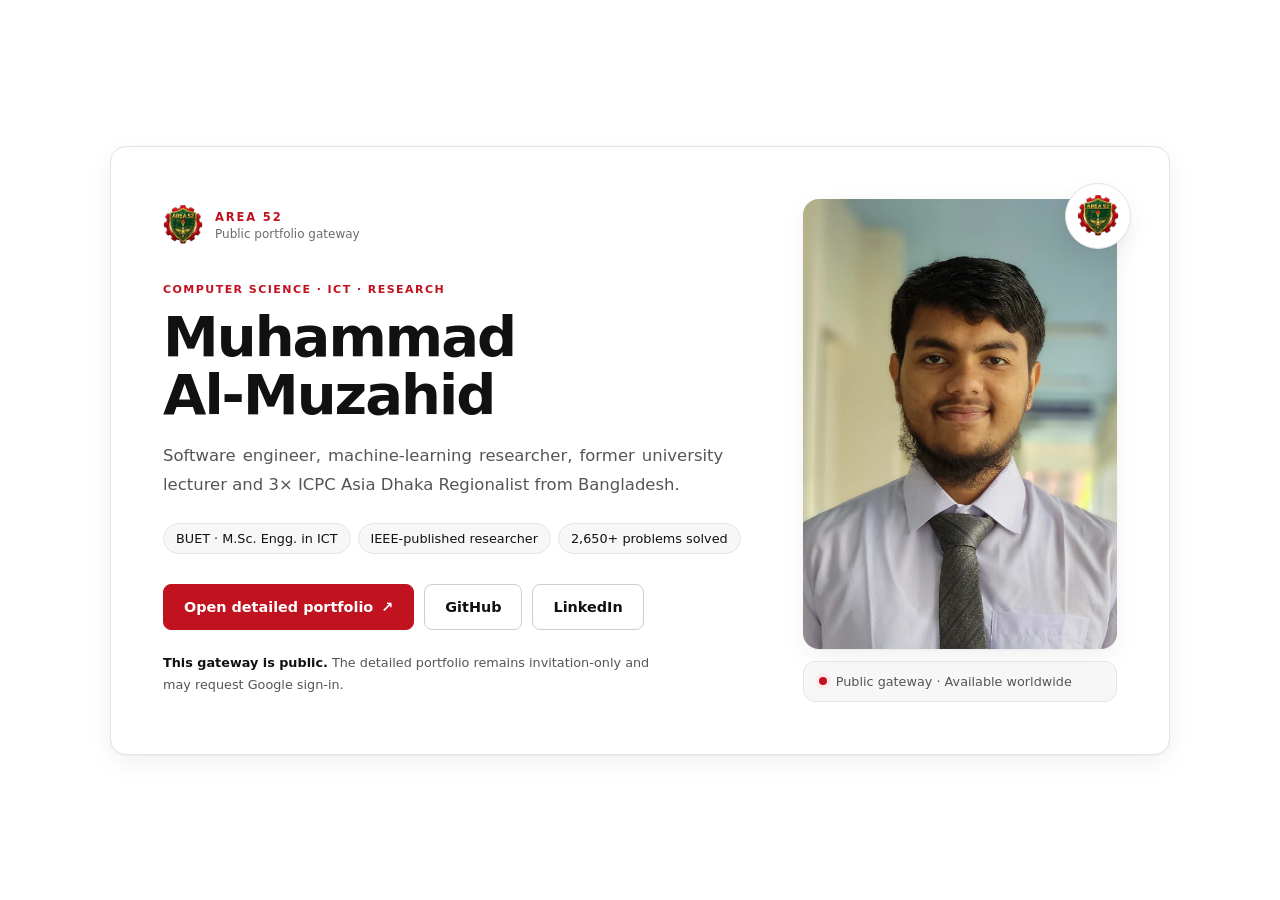
==== commit 068cfe25: "Latest" ====
--- a/index.html
+++ b/index.html
@@ -6,7 +6,7 @@
   <title>Muhammad Al-Muzahid — Computer Science, ICT & Research</title>
   <meta name="description" content="Public portfolio gateway for Muhammad Al-Muzahid — computer science and ICT professional, software engineer, researcher, former lecturer and competitive programmer from Bangladesh." />
   <meta name="author" content="Muhammad Al-Muzahid" />
-  <meta name="theme-color" content="#f6f6f3" />
+  <meta name="theme-color" content="#ffffff" />
   <meta name="color-scheme" content="light" />
   <meta name="robots" content="index,follow,max-image-preview:large" />
   <link rel="canonical" href="https://almuzahidseyam.github.io/" />
@@ -68,18 +68,18 @@
      */
     :root {
       color-scheme: light;
-      --bg: #f6f6f3;
+      --bg: #ffffff;
       --surface: #ffffff;
-      --surface-sunken: #f1f1ec;
-      --text: #191b19;
-      --muted: #666e69;
-      --faint: #8b938d;
-      --line: rgba(25, 35, 30, .11);
-      --line-strong: rgba(25, 35, 30, .2);
-      --accent: #12674e;
-      --accent-strong: #0d5340;
-      --accent-soft: #e7f1ec;
-      --shadow: 0 1px 2px rgba(20, 30, 25, .04), 0 10px 30px rgba(20, 30, 25, .055);
+      --surface-sunken: #f7f7f7;
+      --text: #111111;
+      --muted: #555555;
+      --faint: #6b6b6b;
+      --line: #e5e5e5;
+      --line-strong: #cfcfcf;
+      --accent: #c1121f;
+      --accent-strong: #9d0e19;
+      --accent-soft: #fdeaec;
+      --shadow: 0 1px 2px rgba(17, 17, 17, .04), 0 8px 24px rgba(17, 17, 17, .06);
     }
 
     * { box-sizing: border-box; }
@@ -106,7 +106,7 @@
       z-index: 10;
       padding: 10px 15px;
       border: 1px solid var(--line-strong);
-      border-radius: 10px;
+      border-radius: 8px;
       color: var(--text);
       background: var(--surface);
       font-size: .82rem;
@@ -127,7 +127,7 @@
       align-items: center;
       padding: clamp(28px, 4.5vw, 52px);
       border: 1px solid var(--line);
-      border-radius: 20px;
+      border-radius: 16px;
       background: var(--surface);
       box-shadow: var(--shadow);
       overflow: hidden;
@@ -168,6 +168,9 @@
 
     .lede {
       max-width: 34em;
+      text-align: justify;
+      text-justify: inter-word;
+      hyphens: auto;
       margin: 18px 0 0;
       color: var(--muted);
       font-size: 1.03rem;
@@ -202,7 +205,7 @@
       gap: 8px;
       padding: 0 20px;
       border: 1px solid transparent;
-      border-radius: 10px;
+      border-radius: 8px;
       font-size: .9rem;
       font-weight: 600;
       text-decoration: none;
@@ -227,7 +230,7 @@
       position: relative;
       padding: 0;
       border: 0;
-      border-radius: 20px;
+      border-radius: 16px;
       background: none;
       box-shadow: none;
     }
@@ -237,7 +240,7 @@
       aspect-ratio: 4 / 5;
       object-fit: cover;
       object-position: center 38%;
-      border-radius: 20px;
+      border-radius: 16px;
       background: var(--surface-sunken);
       box-shadow: var(--shadow);
     }
@@ -267,7 +270,7 @@
       margin-top: 12px;
       padding: 12px 15px;
       border: 1px solid var(--line);
-      border-radius: 14px;
+      border-radius: 12px;
       color: var(--muted);
       background: var(--surface-sunken);
       backdrop-filter: none;
@@ -286,6 +289,7 @@
 
     @media (max-width: 850px) {
       body { padding: 20px 16px; }
+      .lede { text-align: left; hyphens: none; }
       .gateway { grid-template-columns: 1fr; gap: 32px; border-radius: 16px; }
       .copy { text-align: left; }
       .brand { justify-content: flex-start; }
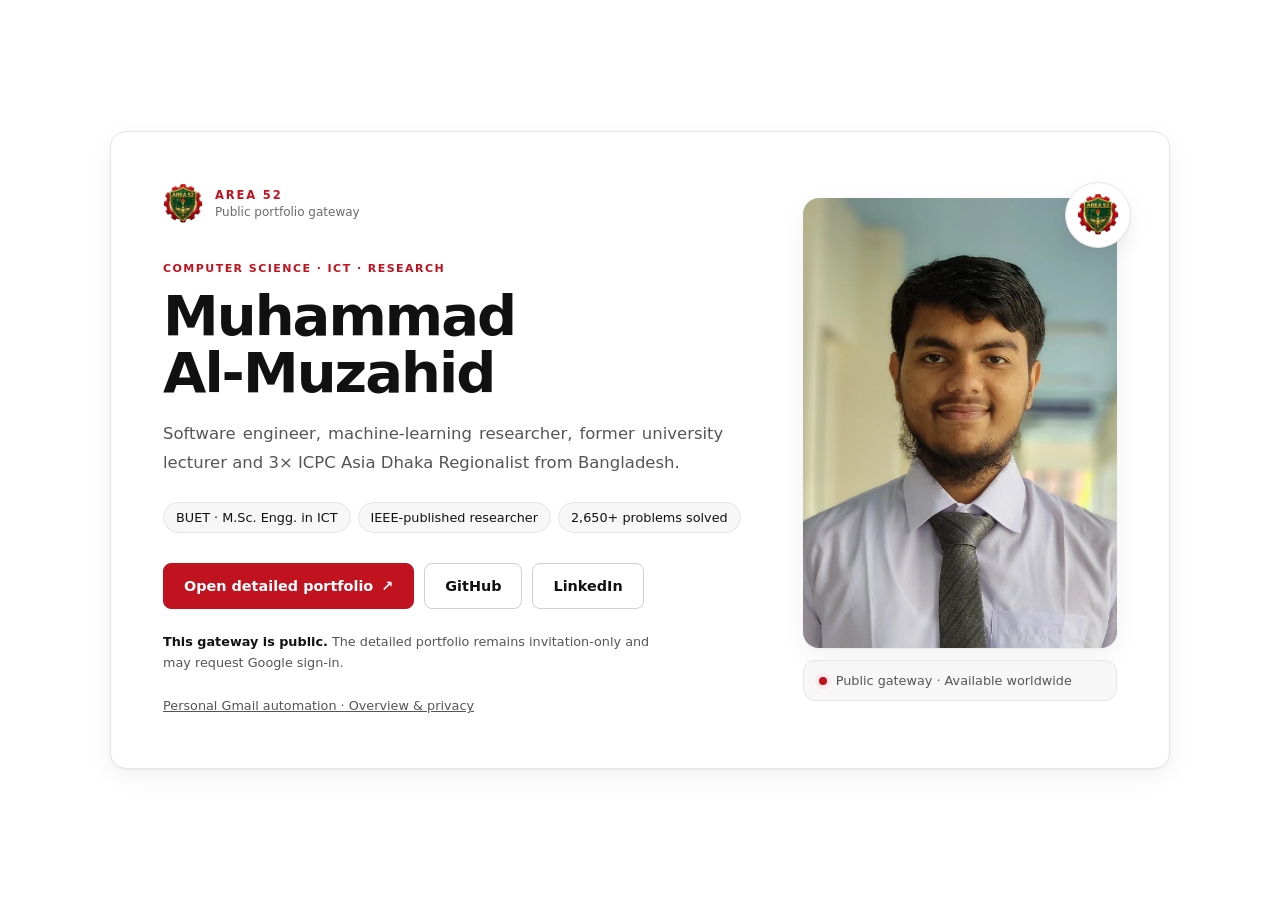
==== commit c4ad009c: "Add personal Gmail cleanup overview and privacy disclosures" ====
--- a/index.html
+++ b/index.html
@@ -346,6 +346,7 @@
       </nav>
 
       <p class="public-note"><strong>This gateway is public.</strong> The detailed portfolio remains invitation-only and may request Google sign-in.</p>
+      <p class="public-note"><a href="/gmail-cleanup/">Personal Gmail automation · Overview &amp; privacy</a></p>
     </section>
 
     <aside class="visual" aria-label="Profile portrait and Area 52 identity">
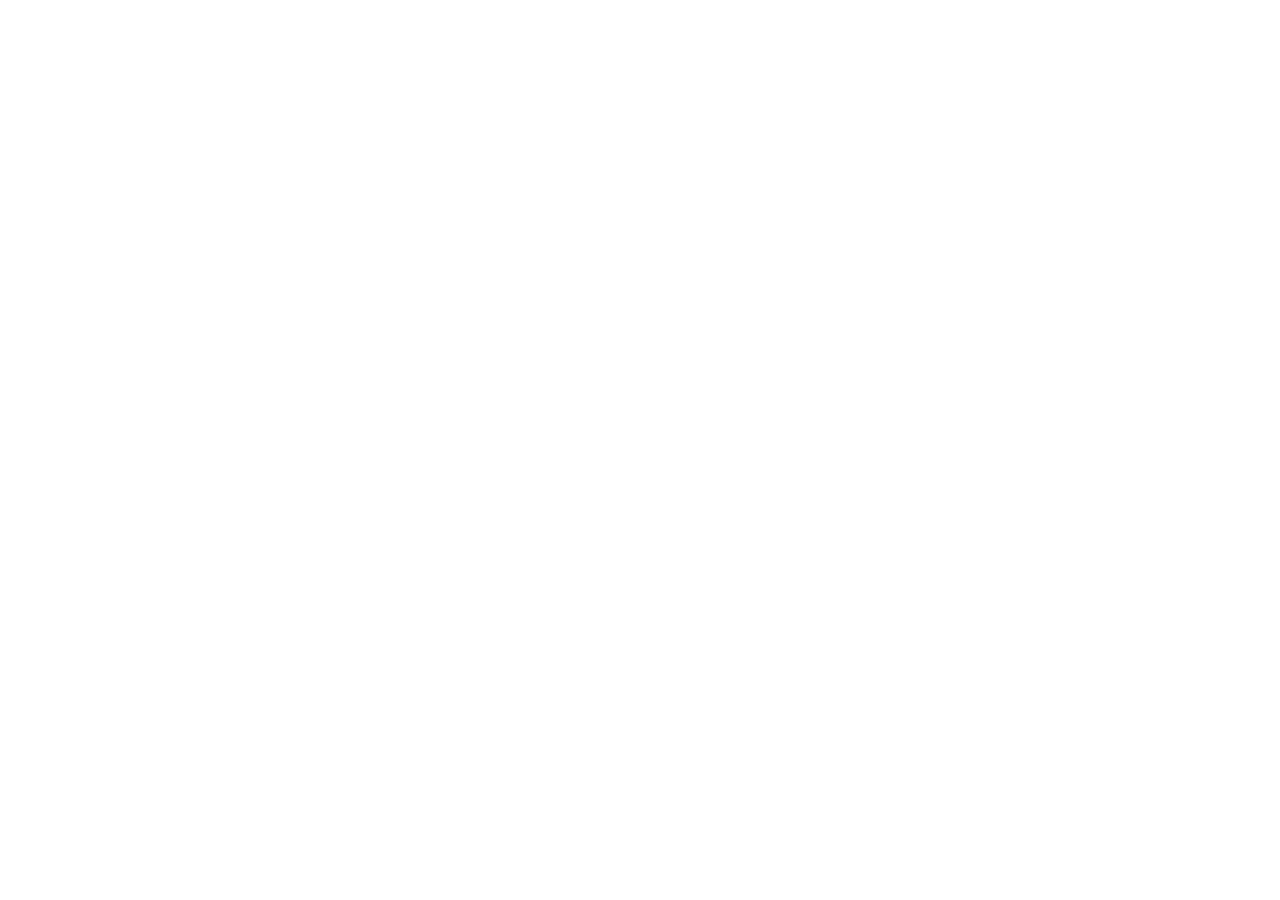
==== commit 520d4c6e: "Redirect root gateway to public portfolio on almuzahidseyam.tech" ====
--- a/index.html
+++ b/index.html
@@ -1,361 +1,27 @@
 <!doctype html>
 <html lang="en">
 <head>
-  <meta charset="utf-8" />
-  <meta name="viewport" content="width=device-width, initial-scale=1" />
-  <title>Muhammad Al-Muzahid — Computer Science, ICT & Research</title>
-  <meta name="description" content="Public portfolio gateway for Muhammad Al-Muzahid — computer science and ICT professional, software engineer, researcher, former lecturer and competitive programmer from Bangladesh." />
-  <meta name="author" content="Muhammad Al-Muzahid" />
-  <meta name="theme-color" content="#ffffff" />
-  <meta name="color-scheme" content="light" />
-  <meta name="robots" content="index,follow,max-image-preview:large" />
-  <link rel="canonical" href="https://almuzahidseyam.github.io/" />
-
-  <link rel="icon" href="/favicon.ico" sizes="any" />
-  <link rel="icon" type="image/png" sizes="32x32" href="/assets/favicon.png" />
-  <link rel="icon" type="image/png" sizes="192x192" href="/assets/area52-icon.png" />
-  <link rel="apple-touch-icon" href="/assets/area52-icon.png" />
-  <link rel="manifest" href="/site.webmanifest" />
-
-  <meta property="og:title" content="Muhammad Al-Muzahid — Public Portfolio Gateway" />
-  <meta property="og:description" content="Computer Science · ICT · Software · Research · Teaching · Competitive Programming" />
-  <meta property="og:type" content="profile" />
-  <meta property="og:url" content="https://almuzahidseyam.github.io/" />
-  <meta property="og:image" content="https://almuzahidseyam.github.io/assets/area52-social-preview.jpg" />
-  <meta property="og:image:secure_url" content="https://almuzahidseyam.github.io/assets/area52-social-preview.jpg" />
-  <meta property="og:image:type" content="image/jpeg" />
-  <meta property="og:image:width" content="1200" />
-  <meta property="og:image:height" content="630" />
-  <meta property="og:image:alt" content="Muhammad Al-Muzahid public portfolio gateway with the Area 52 emblem" />
-  <meta property="og:site_name" content="Muhammad Al-Muzahid" />
-  <meta property="og:locale" content="en_US" />
-
-  <meta name="twitter:card" content="summary_large_image" />
-  <meta name="twitter:title" content="Muhammad Al-Muzahid — Public Portfolio Gateway" />
-  <meta name="twitter:description" content="Computer Science · ICT · Software · Research · Teaching · Competitive Programming" />
-  <meta name="twitter:image" content="https://almuzahidseyam.github.io/assets/area52-social-preview.jpg" />
-
-  <script type="application/ld+json">
-  {
-    "@context": "https://schema.org",
-    "@type": "Person",
-    "name": "Muhammad Al-Muzahid",
-    "url": "https://almuzahidseyam.github.io/",
-    "image": "https://almuzahidseyam.github.io/assets/profile.webp",
-    "jobTitle": "Computer Science and ICT Professional",
-    "affiliation": {
-      "@type": "CollegeOrUniversity",
-      "name": "Bangladesh University of Engineering and Technology"
-    },
-    "alumniOf": {
-      "@type": "CollegeOrUniversity",
-      "name": "Patuakhali Science and Technology University"
-    },
-    "sameAs": [
-      "https://github.com/almuzahidseyam",
-      "https://www.linkedin.com/in/almuzahid/",
-      "https://muhammad-almuzahid.web.app/"
-    ]
-  }
-  </script>
-
+  <meta charset="utf-8">
+  <meta name="viewport" content="width=device-width, initial-scale=1">
+  <title>Muhammad Al-Muzahid — Public portfolio</title>
+  <meta name="description" content="Visit Muhammad Al-Muzahid’s public portfolio: selected projects, research and professional profile.">
+  <link rel="canonical" href="https://almuzahidseyam.tech/">
+  <meta http-equiv="refresh" content="0; url=https://almuzahidseyam.tech/">
+  <meta name="referrer" content="no-referrer">
+  <link rel="icon" href="/favicon.ico">
   <style>
-    /*
-     * The gateway runs on the same light system as the portfolio it opens.
-     * Tokens are copied from the portfolio's src/styles/design-2026.css so the
-     * two pages read as one place; this file stays standalone because GitHub
-     * Pages has no build step. Markup untouched — this is presentation only.
-     */
-    :root {
-      color-scheme: light;
-      --bg: #ffffff;
-      --surface: #ffffff;
-      --surface-sunken: #f7f7f7;
-      --text: #111111;
-      --muted: #555555;
-      --faint: #6b6b6b;
-      --line: #e5e5e5;
-      --line-strong: #cfcfcf;
-      --accent: #c1121f;
-      --accent-strong: #9d0e19;
-      --accent-soft: #fdeaec;
-      --shadow: 0 1px 2px rgba(17, 17, 17, .04), 0 8px 24px rgba(17, 17, 17, .06);
-    }
-
-    * { box-sizing: border-box; }
-    html { min-height: 100%; background: var(--bg); scroll-behavior: smooth; }
-    body {
-      min-height: 100vh;
-      margin: 0;
-      padding: 32px 24px;
-      display: grid;
-      place-items: center;
-      overflow-x: hidden;
-      color: var(--text);
-      font-family: Inter, ui-sans-serif, system-ui, -apple-system, BlinkMacSystemFont, "Segoe UI", sans-serif;
-      font-size: 16px;
-      background: var(--bg);
-      -webkit-font-smoothing: antialiased;
-    }
-
-    a { color: inherit; }
-    .skip-link {
-      position: fixed;
-      top: 12px;
-      left: 12px;
-      z-index: 10;
-      padding: 10px 15px;
-      border: 1px solid var(--line-strong);
-      border-radius: 8px;
-      color: var(--text);
-      background: var(--surface);
-      font-size: .82rem;
-      font-weight: 600;
-      text-decoration: none;
-      transform: translateY(-160%);
-      transition: transform .2s ease;
-    }
-    .skip-link:focus { transform: translateY(0); }
-
-    .gateway {
-      position: relative;
-      z-index: 1;
-      width: min(1060px, 100%);
-      display: grid;
-      grid-template-columns: minmax(0, 1.3fr) minmax(250px, .7fr);
-      gap: clamp(32px, 5vw, 56px);
-      align-items: center;
-      padding: clamp(28px, 4.5vw, 52px);
-      border: 1px solid var(--line);
-      border-radius: 16px;
-      background: var(--surface);
-      box-shadow: var(--shadow);
-      overflow: hidden;
-    }
-
-    .copy, .visual { position: relative; z-index: 1; }
-    .brand {
-      display: inline-flex;
-      align-items: center;
-      gap: 12px;
-      margin-bottom: clamp(26px, 4vw, 38px);
-      text-decoration: none;
-    }
-    .brand img { width: 40px; height: 40px; object-fit: contain; filter: none; }
-    .brand span { display: grid; gap: 3px; }
-    .brand strong { color: var(--accent); font-size: .72rem; font-weight: 700; letter-spacing: .16em; }
-    .brand small { color: var(--faint); font-size: .75rem; }
-
-    .eyebrow {
-      margin: 0 0 12px;
-      color: var(--accent);
-      font-size: .69rem;
-      font-weight: 700;
-      letter-spacing: .13em;
-      text-transform: uppercase;
-    }
-
-    h1 {
-      max-width: 660px;
-      margin: 0;
-      font-size: clamp(2.2rem, 4.6vw, 3.5rem);
-      line-height: 1.03;
-      letter-spacing: -.035em;
-      font-weight: 700;
-      text-wrap: balance;
-    }
-    h1 span { display: block; color: var(--text); background: none; -webkit-background-clip: border-box; background-clip: border-box; }
-
-    .lede {
-      max-width: 34em;
-      text-align: justify;
-      text-justify: inter-word;
-      hyphens: auto;
-      margin: 18px 0 0;
-      color: var(--muted);
-      font-size: 1.03rem;
-      line-height: 1.75;
-    }
-
-    .proof {
-      display: flex;
-      flex-wrap: wrap;
-      gap: 7px;
-      margin: 24px 0 0;
-      padding: 0;
-      list-style: none;
-    }
-    .proof li {
-      padding: 7px 12px;
-      border: 1px solid var(--line);
-      border-radius: 999px;
-      color: var(--text);
-      background: var(--surface-sunken);
-      font-size: .8rem;
-      font-weight: 500;
-      white-space: nowrap;
-    }
-
-    .actions { display: flex; flex-wrap: wrap; gap: 10px; margin-top: 30px; }
-    .button {
-      min-height: 46px;
-      display: inline-flex;
-      align-items: center;
-      justify-content: center;
-      gap: 8px;
-      padding: 0 20px;
-      border: 1px solid transparent;
-      border-radius: 8px;
-      font-size: .9rem;
-      font-weight: 600;
-      text-decoration: none;
-      transition: background .16s ease, border-color .16s ease, color .16s ease;
-    }
-    .button:focus-visible { outline: 2px solid var(--accent); outline-offset: 2px; }
-    .primary {
-      color: #ffffff;
-      border-color: var(--accent);
-      background: var(--accent);
-      box-shadow: none;
-    }
-    .primary:hover { background: var(--accent-strong); border-color: var(--accent-strong); }
-    .secondary { border-color: var(--line-strong); color: var(--text); background: var(--surface); }
-    .secondary:hover { background: var(--surface-sunken); border-color: var(--text); }
-
-    .public-note { margin: 22px 0 0; max-width: 40em; color: var(--muted); font-size: .8rem; line-height: 1.65; }
-    .public-note strong { color: var(--text); font-weight: 600; }
-
-    .visual { width: min(340px, 100%); justify-self: end; }
-    .portrait-frame {
-      position: relative;
-      padding: 0;
-      border: 0;
-      border-radius: 16px;
-      background: none;
-      box-shadow: none;
-    }
-    .portrait {
-      display: block;
-      width: 100%;
-      aspect-ratio: 4 / 5;
-      object-fit: cover;
-      object-position: center 38%;
-      border-radius: 16px;
-      background: var(--surface-sunken);
-      box-shadow: var(--shadow);
-    }
-    .logo-seal {
-      position: absolute;
-      top: -16px;
-      right: -14px;
-      width: 66px;
-      height: 66px;
-      display: grid;
-      place-items: center;
-      border: 1px solid var(--line);
-      border-radius: 50%;
-      background: var(--surface);
-      box-shadow: var(--shadow);
-      transform: none;
-    }
-    .logo-seal img { width: 42px; height: 42px; object-fit: contain; }
-
-    /* The status line sat as a dark pill over the photograph. On a light card it
-       reads better as its own row underneath. */
-    .status {
-      position: static;
-      display: flex;
-      align-items: center;
-      gap: 9px;
-      margin-top: 12px;
-      padding: 12px 15px;
-      border: 1px solid var(--line);
-      border-radius: 12px;
-      color: var(--muted);
-      background: var(--surface-sunken);
-      backdrop-filter: none;
-      font-size: .8rem;
-      font-weight: 500;
-    }
-    .status::before {
-      content: "";
-      width: 8px;
-      height: 8px;
-      flex: 0 0 auto;
-      border-radius: 50%;
-      background: var(--accent);
-      box-shadow: 0 0 0 4px var(--accent-soft);
-    }
-
-    @media (max-width: 850px) {
-      body { padding: 20px 16px; }
-      .lede { text-align: left; hyphens: none; }
-      .gateway { grid-template-columns: 1fr; gap: 32px; border-radius: 16px; }
-      .copy { text-align: left; }
-      .brand { justify-content: flex-start; }
-      .lede { margin-inline: 0; }
-      .proof, .actions { justify-content: flex-start; }
-      .visual { width: min(320px, 100%); justify-self: start; margin-top: 4px; }
-    }
-
-    @media (max-width: 540px) {
-      body { padding: 14px; }
-      .gateway { padding: 24px 20px 28px; border-radius: 16px; }
-      .brand { margin-bottom: 24px; }
-      .brand img { width: 34px; height: 34px; }
-      h1 { font-size: clamp(2rem, 10vw, 2.8rem); }
-      .lede { font-size: .97rem; line-height: 1.7; }
-      .actions { display: grid; grid-template-columns: 1fr; }
-      .button { width: 100%; }
-      .proof li { white-space: normal; }
-      .visual { width: 100%; }
-      .logo-seal { width: 54px; height: 54px; top: -12px; right: -10px; }
-      .logo-seal img { width: 34px; height: 34px; }
-    }
-
-    @media (prefers-reduced-motion: reduce) {
-      html { scroll-behavior: auto; }
-      *, *::before, *::after { transition-duration: .001ms !important; }
-    }
+    body { margin: 0; min-height: 100vh; display: grid; place-items: center; background: #faf9f7; color: #222; font: 18px/1.6 system-ui, sans-serif; }
+    main { max-width: 36rem; padding: 2rem; }
+    h1 { font-size: clamp(2rem, 6vw, 3rem); line-height: 1.15; }
+    a { color: #a51d3d; text-underline-offset: .2em; }
+    a:focus-visible { outline: 3px solid #7137a8; outline-offset: 6px; }
   </style>
 </head>
 <body>
-  <a class="skip-link" href="#main">Skip to content</a>
-
-  <main class="gateway" id="main">
-    <section class="copy" aria-labelledby="page-title">
-      <a class="brand" href="/" aria-label="Area 52 public portfolio gateway home">
-        <img src="assets/area52-icon.png" alt="Area 52" width="66" height="66" />
-        <span><strong>AREA 52</strong><small>Public portfolio gateway</small></span>
-      </a>
-
-      <p class="eyebrow">Computer Science · ICT · Research</p>
-      <h1 id="page-title">Muhammad <span>Al-Muzahid</span></h1>
-      <p class="lede">Software engineer, machine-learning researcher, former university lecturer and 3× ICPC Asia Dhaka Regionalist from Bangladesh.</p>
-
-      <ul class="proof" aria-label="Professional highlights">
-        <li>BUET · M.Sc. Engg. in ICT</li>
-        <li>IEEE-published researcher</li>
-        <li>2,650+ problems solved</li>
-      </ul>
-
-      <nav class="actions" aria-label="Primary links">
-        <a class="button primary" href="https://muhammad-almuzahid.web.app/?utm_source=github_pages&amp;utm_medium=referral&amp;utm_campaign=public_gateway" target="_blank" rel="me noopener noreferrer">Open detailed portfolio <span aria-hidden="true">↗</span></a>
-        <a class="button secondary" href="https://github.com/almuzahidseyam" target="_blank" rel="me noopener noreferrer">GitHub</a>
-        <a class="button secondary" href="https://www.linkedin.com/in/almuzahid/" target="_blank" rel="me noopener noreferrer">LinkedIn</a>
-      </nav>
-
-      <p class="public-note"><strong>This gateway is public.</strong> The detailed portfolio remains invitation-only and may request Google sign-in.</p>
-      <p class="public-note"><a href="/gmail-cleanup/">Personal Gmail automation · Overview &amp; privacy</a></p>
-    </section>
-
-    <aside class="visual" aria-label="Profile portrait and Area 52 identity">
-      <div class="portrait-frame">
-        <img class="portrait" src="assets/profile.webp" alt="Portrait of Muhammad Al-Muzahid" width="360" height="450" />
-        <div class="logo-seal" aria-hidden="true"><img src="assets/area52-icon.png" alt="" width="78" height="78" /></div>
-        <div class="status">Public gateway · Available worldwide</div>
-      </div>
-    </aside>
+  <main>
+    <h1>Muhammad Al-Muzahid</h1>
+    <p>My public portfolio is now at <a href="https://almuzahidseyam.tech/">almuzahidseyam.tech</a>.</p>
+    <p>If you are not redirected automatically, follow the link above.</p>
   </main>
 </body>
 </html>
